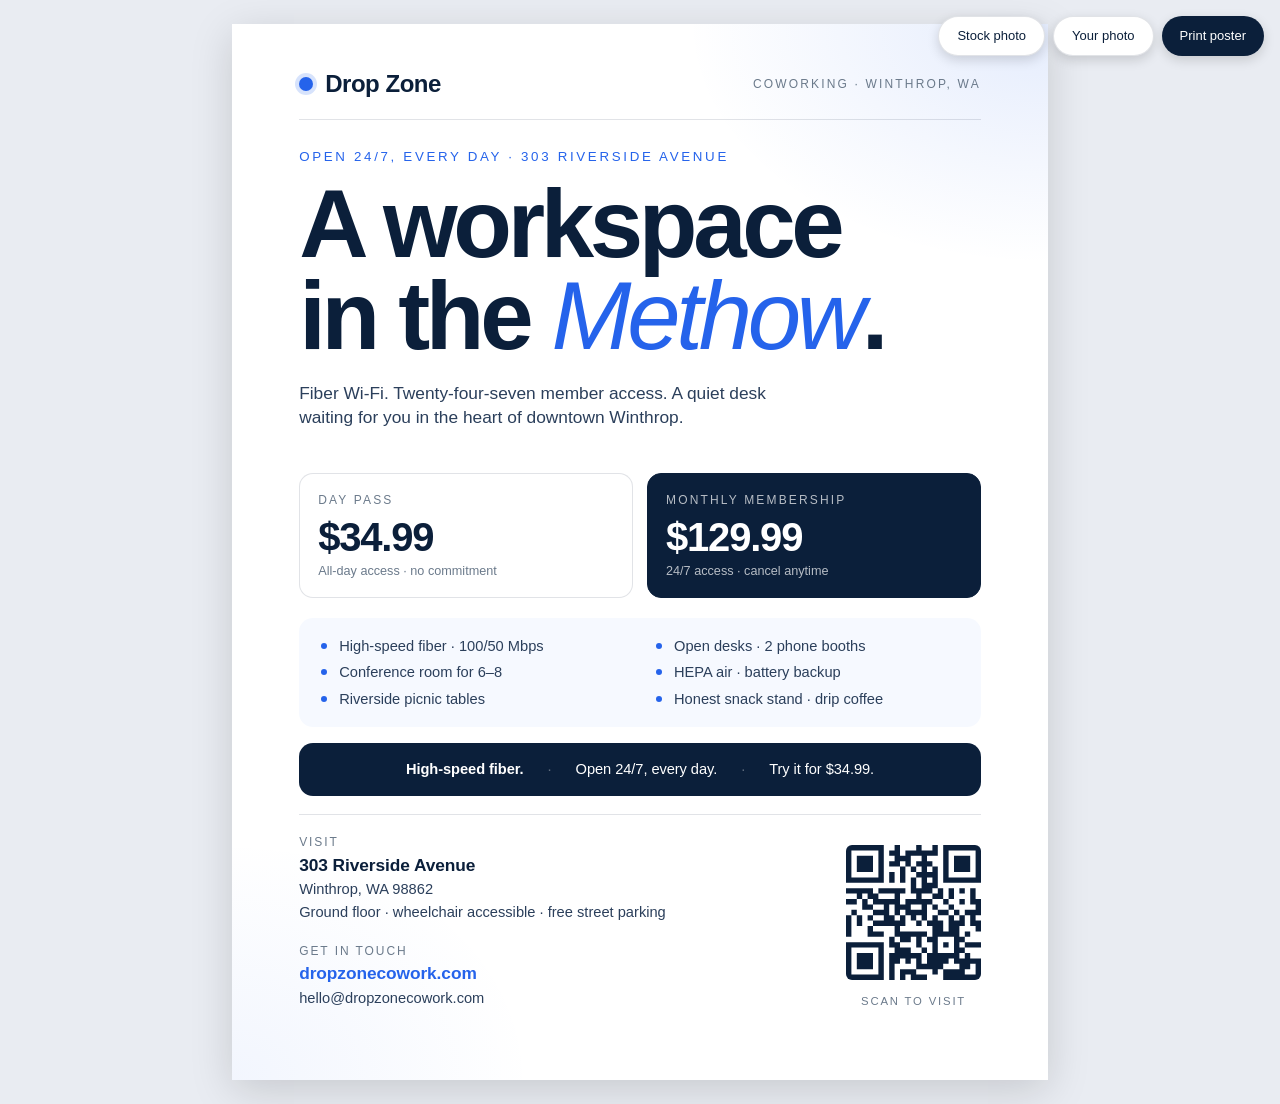
==== poster/index.html @ acb949f1 "Poster: surface "Open 24/7, every day" - Eyebrow on all three posters: "Now open · 303 Riverside Ave" ====
<!DOCTYPE html>
<html lang="en">
<head>
    <meta charset="UTF-8">
    <title>Drop Zone — Poster</title>
    <link rel="preconnect" href="https://rsms.me/">
    <link rel="stylesheet" href="https://rsms.me/inter/inter.css">
    <style>
        :root {
            --ink: #0b1f3a;
            --ink-2: #2b3f5b;
            --ink-3: #6b7a8b;
            --accent: #2563eb;
            --accent-soft: #dbe7ff;
            --line: rgba(11,31,58,0.12);
            --paper: #ffffff;
        }

        @page {
            size: letter portrait;
            margin: 0;
        }

        * { box-sizing: border-box; -webkit-print-color-adjust: exact; print-color-adjust: exact; }

        html, body { margin: 0; padding: 0; background: #e9ecf2; }
        body {
            font-family: 'Inter', -apple-system, BlinkMacSystemFont, sans-serif;
            color: var(--ink);
            line-height: 1.4;
            -webkit-font-smoothing: antialiased;
            display: flex;
            justify-content: center;
            padding: 24px;
        }
        @supports (font-variation-settings: normal) {
            body { font-family: 'Inter var', -apple-system, BlinkMacSystemFont, sans-serif; }
        }

        .poster {
            width: 8.5in;
            height: 11in;
            background: var(--paper);
            box-shadow: 0 10px 40px rgba(0,0,0,0.15);
            padding: 0.45in 0.7in 0.45in;
            display: flex;
            flex-direction: column;
            position: relative;
            overflow: hidden;
        }

        /* Decorative blue gradient corner */
        .poster::before {
            content: '';
            position: absolute;
            inset: 0;
            background:
                radial-gradient(ellipse 600px 400px at 100% 0%, rgba(37,99,235,0.12), transparent 60%),
                radial-gradient(ellipse 500px 400px at 0% 100%, rgba(37,99,235,0.06), transparent 60%);
            pointer-events: none;
            z-index: 0;
        }

        .poster > * { position: relative; z-index: 1; }

        /* Header */
        .header {
            display: flex;
            justify-content: space-between;
            align-items: center;
            padding-bottom: 18px;
            border-bottom: 1px solid var(--line);
        }
        .brand {
            display: inline-flex;
            align-items: center;
            gap: 12px;
            font-size: 18pt;
            font-weight: 600;
            letter-spacing: -0.02em;
        }
        .brand-dot {
            width: 14px;
            height: 14px;
            border-radius: 999px;
            background: var(--accent);
            box-shadow: 0 0 0 4px rgba(37,99,235,0.18);
        }
        .header-meta {
            font-size: 9pt;
            font-weight: 500;
            color: var(--ink-3);
            text-transform: uppercase;
            letter-spacing: 0.18em;
            text-align: right;
        }

        /* Headline */
        .headline-block { padding: 28px 0 20px; }
        .eyebrow {
            font-size: 10pt;
            font-weight: 500;
            color: var(--accent);
            text-transform: uppercase;
            letter-spacing: 0.2em;
            margin: 0 0 12px;
        }
        .headline {
            font-size: 72pt;
            font-weight: 600;
            line-height: 0.95;
            letter-spacing: -0.045em;
            margin: 0;
            color: var(--ink);
        }
        .headline em {
            font-style: italic;
            color: var(--accent);
            font-weight: 500;
        }
        .sub {
            font-size: 13pt;
            color: var(--ink-2);
            margin: 20px 0 0;
            max-width: 28em;
            line-height: 1.4;
            font-weight: 400;
        }

        /* Price band */
        .prices {
            display: grid;
            grid-template-columns: 1fr 1fr;
            gap: 14px;
            margin: 24px 0 20px;
        }
        .price {
            border: 1px solid var(--line);
            border-radius: 14px;
            padding: 18px 18px 16px;
            background: var(--paper);
        }
        .price.featured {
            background: var(--ink);
            color: #fff;
            border-color: var(--ink);
        }
        .price-key {
            font-size: 9pt;
            font-weight: 500;
            text-transform: uppercase;
            letter-spacing: 0.18em;
            color: var(--ink-3);
            margin: 0 0 8px;
        }
        .price.featured .price-key { color: rgba(255,255,255,0.7); }
        .price-num {
            font-size: 30pt;
            font-weight: 600;
            letter-spacing: -0.03em;
            line-height: 1;
            margin: 0;
            color: var(--ink);
        }
        .price.featured .price-num { color: #fff; }
        .price-meta {
            font-size: 9.5pt;
            color: var(--ink-3);
            margin: 6px 0 0;
        }
        .price.featured .price-meta { color: rgba(255,255,255,0.7); }
        .price-meta strong { color: var(--ink); font-weight: 500; }
        .price.featured .price-meta strong { color: #fff; }

        /* Features */
        .features {
            display: grid;
            grid-template-columns: 1fr 1fr;
            gap: 6px 32px;
            margin: 0 0 16px;
            padding: 18px 22px;
            background: rgba(37,99,235,0.04);
            border-radius: 14px;
        }

        /* Highlight strip — fills the gap between features and footer */
        .highlight {
            display: flex;
            align-items: center;
            justify-content: center;
            gap: 24px;
            background: var(--ink);
            color: #fff;
            border-radius: 14px;
            padding: 16px 22px;
            margin: 0 0 18px;
            font-size: 11pt;
            font-weight: 500;
            letter-spacing: -0.005em;
            text-align: center;
        }
        .highlight .sep { color: rgba(255,255,255,0.35); font-weight: 300; }
        .highlight strong { font-weight: 600; }
        .features li {
            list-style: none;
            font-size: 11pt;
            color: var(--ink-2);
            padding-left: 18px;
            position: relative;
            line-height: 1.4;
        }
        .features li::before {
            content: '';
            position: absolute;
            left: 0;
            top: 7px;
            width: 6px;
            height: 6px;
            border-radius: 999px;
            background: var(--accent);
        }
        .features ul {
            list-style: none;
            padding: 0;
            margin: 0;
            display: contents;
        }

        /* Footer block */
        .footer {
            display: grid;
            grid-template-columns: 1fr auto;
            gap: 32px;
            align-items: end;
            padding-top: 18px;
            border-top: 1px solid var(--line);
        }
        .footer-text { font-size: 11pt; color: var(--ink-2); line-height: 1.55; }
        .footer-h {
            font-size: 9pt;
            font-weight: 500;
            color: var(--ink-3);
            text-transform: uppercase;
            letter-spacing: 0.16em;
            margin: 0 0 8px;
        }
        .footer-row { margin-bottom: 18px; }
        .footer-row:last-child { margin-bottom: 0; }
        .footer-row p { margin: 0; }
        .footer-row strong {
            font-weight: 600;
            color: var(--ink);
            font-size: 13pt;
            letter-spacing: -0.005em;
        }
        .footer-row .accent { color: var(--accent); }

        .qr {
            text-align: center;
        }
        .qr-img {
            width: 1.4in;
            height: 1.4in;
            border-radius: 6px;
        }
        .qr-caption {
            font-size: 8.5pt;
            font-weight: 500;
            color: var(--ink-3);
            text-transform: uppercase;
            letter-spacing: 0.16em;
            margin: 8px 0 0;
        }

        /* Print controls (screen only) */
        .print-bar {
            position: fixed;
            top: 16px;
            right: 16px;
            display: flex;
            gap: 8px;
            z-index: 100;
        }
        .print-bar a { text-decoration: none; }
        .print-bar button {
            background: var(--ink);
            color: #fff;
            border: none;
            padding: 10px 18px;
            border-radius: 999px;
            font: inherit;
            font-size: 13px;
            font-weight: 500;
            cursor: pointer;
            box-shadow: 0 4px 12px rgba(0,0,0,0.15);
        }
        .print-bar a button { background: #fff; color: var(--ink); border: 1px solid var(--line); }
        .print-bar a button:hover { background: var(--ink); color: #fff; border-color: var(--ink); }
        .print-bar button:hover { background: var(--accent); }

        @media print {
            body { background: #fff; padding: 0; display: block; }
            .poster {
                width: 8.5in;
                height: 11in;
                box-shadow: none;
                page-break-after: always;
            }
            .print-bar { display: none; }
        }
    </style>
</head>
<body>

    <div class="print-bar">
        <a href="photo.html"><button>Stock photo</button></a>
        <a href="template.html"><button>Your photo</button></a>
        <button onclick="window.print()">Print poster</button>
    </div>

    <div class="poster">

        <header class="header">
            <span class="brand">
                <span class="brand-dot"></span>
                Drop&nbsp;Zone
            </span>
            <span class="header-meta">Coworking · Winthrop, WA</span>
        </header>

        <div class="headline-block">
            <p class="eyebrow">Open 24/7, every day · 303 Riverside Avenue</p>
            <h1 class="headline">A workspace<br/>in the <em>Methow</em>.</h1>
            <p class="sub">Fiber Wi‑Fi. Twenty‑four‑seven member access. A quiet desk waiting for you in the heart of downtown Winthrop.</p>
        </div>

        <div class="prices">
            <div class="price">
                <p class="price-key">Day Pass</p>
                <p class="price-num">$34.99</p>
                <p class="price-meta">All‑day access · no commitment</p>
            </div>
            <div class="price featured">
                <p class="price-key">Monthly Membership</p>
                <p class="price-num">$129.99</p>
                <p class="price-meta">24/7 access · cancel anytime</p>
            </div>
        </div>

        <ul class="features">
            <li>High‑speed fiber · 100/50 Mbps</li>
            <li>Open desks · 2 phone booths</li>
            <li>Conference room for 6–8</li>
            <li>HEPA air · battery backup</li>
            <li>Riverside picnic tables</li>
            <li>Honest snack stand · drip coffee</li>
        </ul>

        <p class="highlight">
            <span><strong>High‑speed fiber.</strong></span>
            <span class="sep">·</span>
            <span>Open 24/7, every day.</span>
            <span class="sep">·</span>
            <span>Try it for $34.99.</span>
        </p>

        <footer class="footer">
            <div class="footer-text">
                <div class="footer-row">
                    <p class="footer-h">Visit</p>
                    <p><strong>303 Riverside Avenue</strong><br/>Winthrop, WA 98862<br/>Ground floor · wheelchair accessible · free street parking</p>
                </div>
                <div class="footer-row">
                    <p class="footer-h">Get in touch</p>
                    <p><strong class="accent">dropzonecowork.com</strong><br/>hello@dropzonecowork.com</p>
                </div>
            </div>
            <div class="qr">
                <img src="qr.svg" alt="Scan to visit dropzonecowork.com" class="qr-img" />
                <p class="qr-caption">Scan to visit</p>
            </div>
        </footer>

    </div>

</body>
</html>
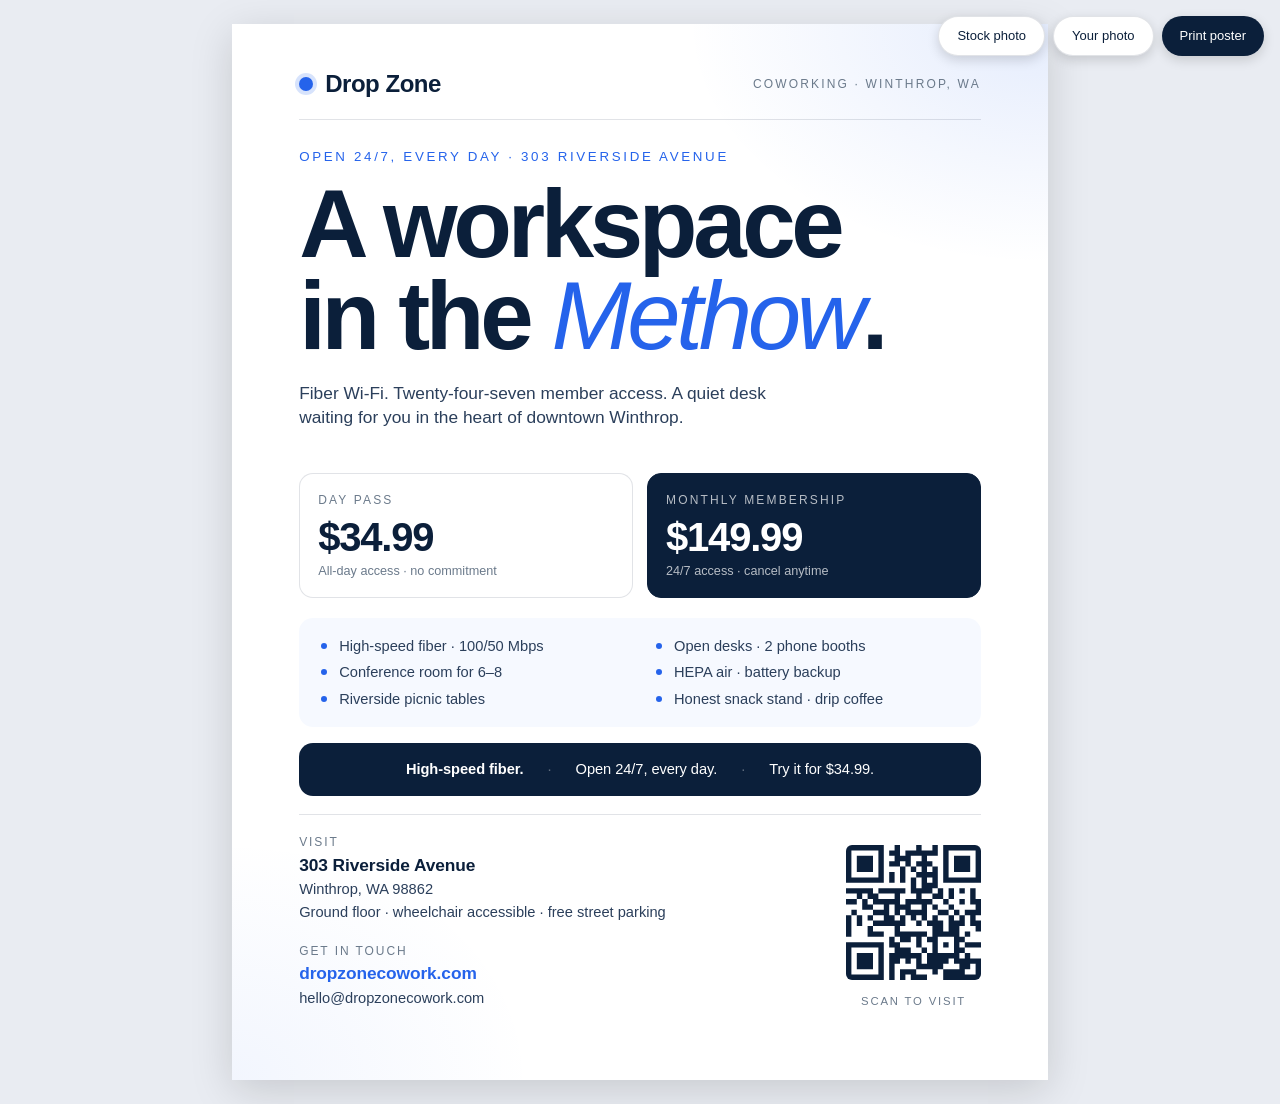
==== commit 08312596: "Pricing update: $149.99/$249.99/$19.99 - Individual monthly: $129.99 → $149.99 (yearly $1,299 → $1,4" ====
--- a/poster/index.html
+++ b/poster/index.html
@@ -342,7 +342,7 @@
             </div>
             <div class="price featured">
                 <p class="price-key">Monthly Membership</p>
-                <p class="price-num">$129.99</p>
+                <p class="price-num">$149.99</p>
                 <p class="price-meta">24/7 access · cancel anytime</p>
             </div>
         </div>
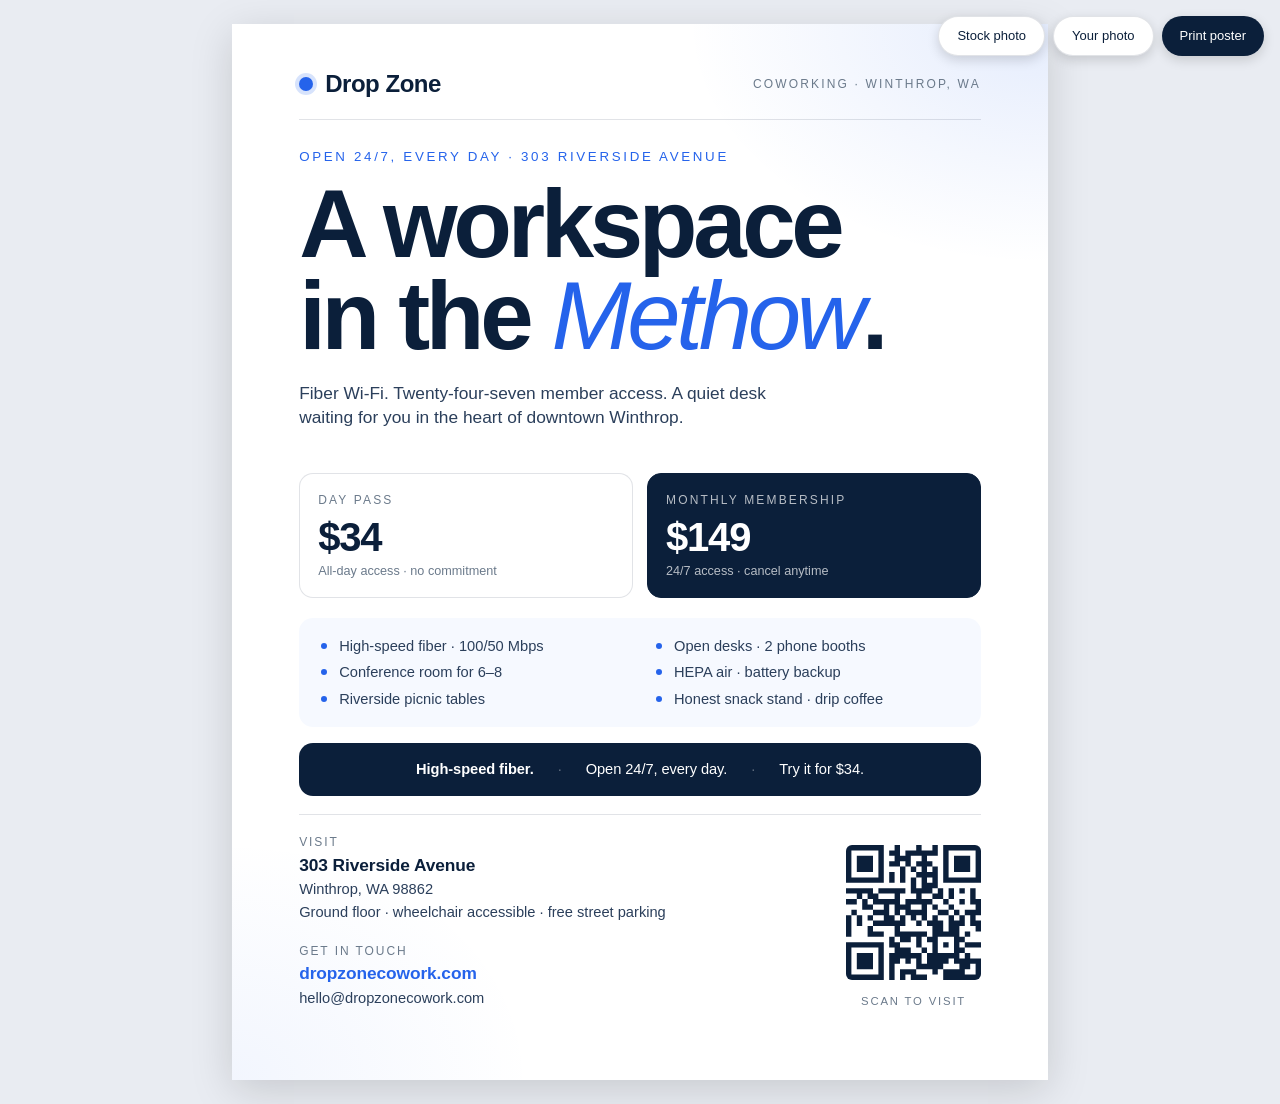
==== commit ef30dcf7: "Drop the .99 from all prices (whole-dollar pricing) $34.99→$34, $149.99→$149, $249.99→$249, $124.99→" ====
--- a/poster/index.html
+++ b/poster/index.html
@@ -337,12 +337,12 @@
         <div class="prices">
             <div class="price">
                 <p class="price-key">Day Pass</p>
-                <p class="price-num">$34.99</p>
+                <p class="price-num">$34</p>
                 <p class="price-meta">All‑day access · no commitment</p>
             </div>
             <div class="price featured">
                 <p class="price-key">Monthly Membership</p>
-                <p class="price-num">$149.99</p>
+                <p class="price-num">$149</p>
                 <p class="price-meta">24/7 access · cancel anytime</p>
             </div>
         </div>
@@ -361,7 +361,7 @@
             <span class="sep">·</span>
             <span>Open 24/7, every day.</span>
             <span class="sep">·</span>
-            <span>Try it for $34.99.</span>
+            <span>Try it for $34.</span>
         </p>
 
         <footer class="footer">
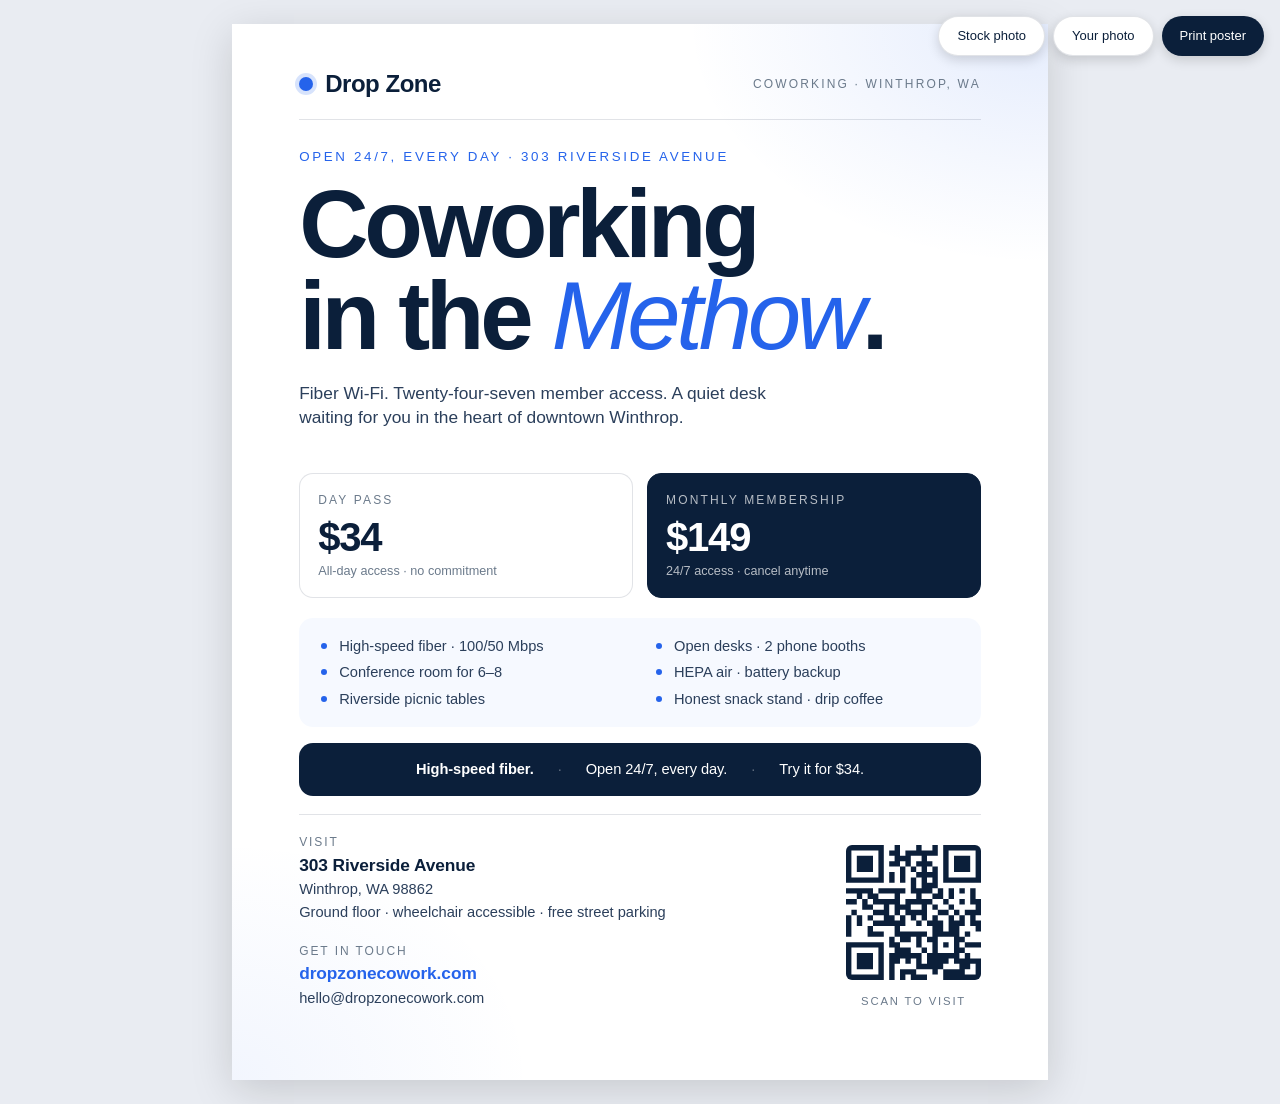
==== commit fcf10652: "Poster: headline now reads 'Coworking in the Methow.' Co-Authored-By: Claude Opus 4.8 (1M context) <" ====
--- a/poster/index.html
+++ b/poster/index.html
@@ -330,7 +330,7 @@
 
         <div class="headline-block">
             <p class="eyebrow">Open 24/7, every day · 303 Riverside Avenue</p>
-            <h1 class="headline">A workspace<br/>in the <em>Methow</em>.</h1>
+            <h1 class="headline">Coworking<br/>in the <em>Methow</em>.</h1>
             <p class="sub">Fiber Wi‑Fi. Twenty‑four‑seven member access. A quiet desk waiting for you in the heart of downtown Winthrop.</p>
         </div>
 
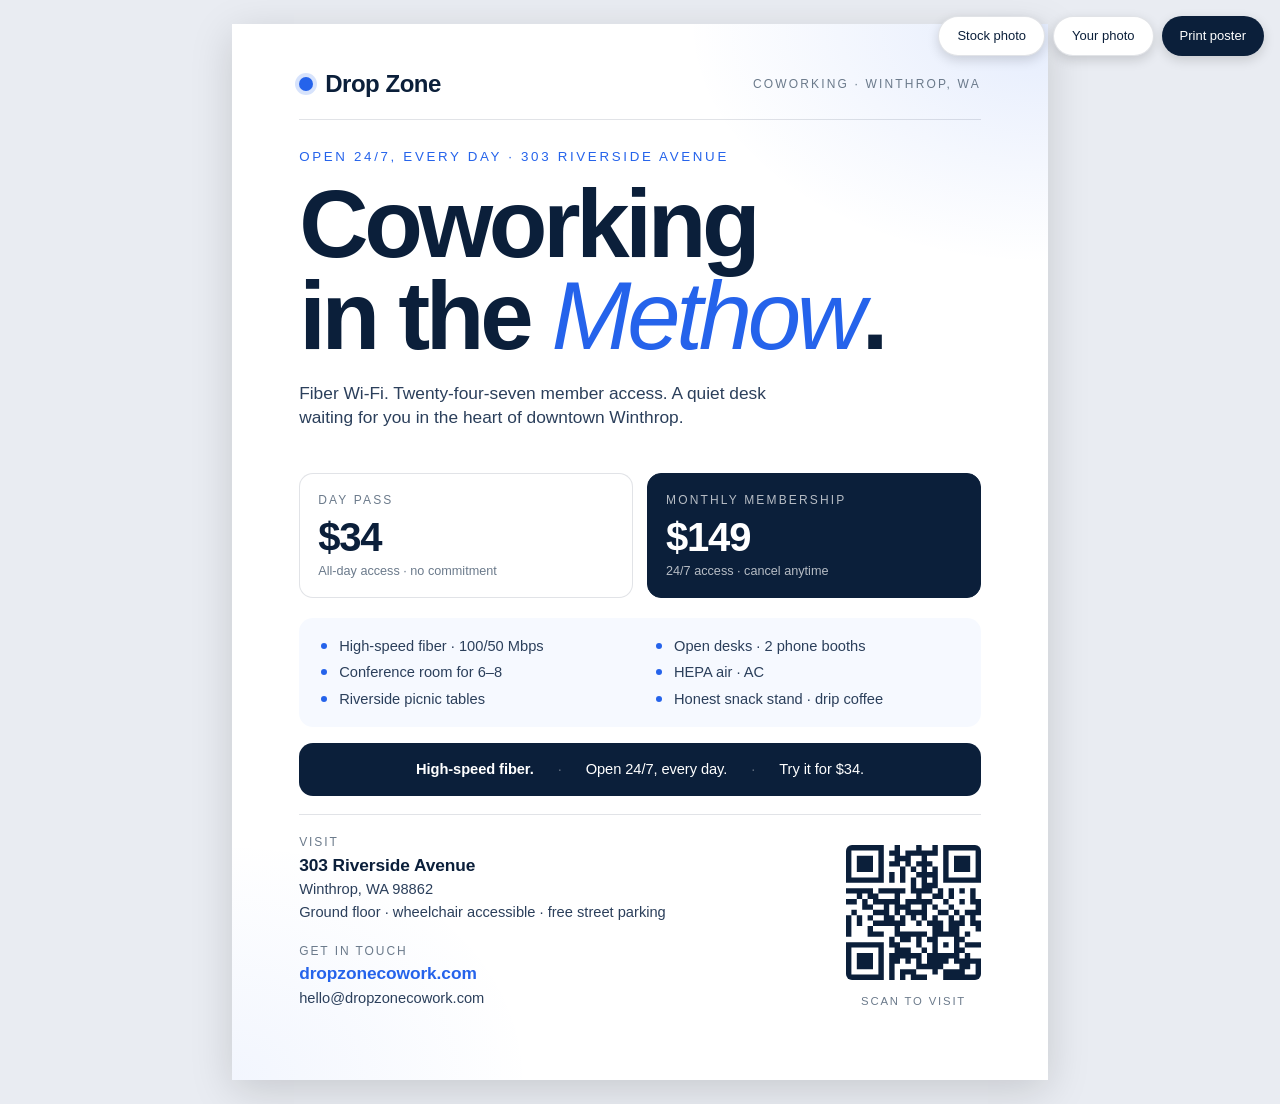
==== commit 0bb27224: "Poster: swap battery backup for AC in feature list Co-Authored-By: Claude Opus 4.8 (1M context) <nor" ====
--- a/poster/index.html
+++ b/poster/index.html
@@ -351,7 +351,7 @@
             <li>High‑speed fiber · 100/50 Mbps</li>
             <li>Open desks · 2 phone booths</li>
             <li>Conference room for 6–8</li>
-            <li>HEPA air · battery backup</li>
+            <li>HEPA air · AC</li>
             <li>Riverside picnic tables</li>
             <li>Honest snack stand · drip coffee</li>
         </ul>
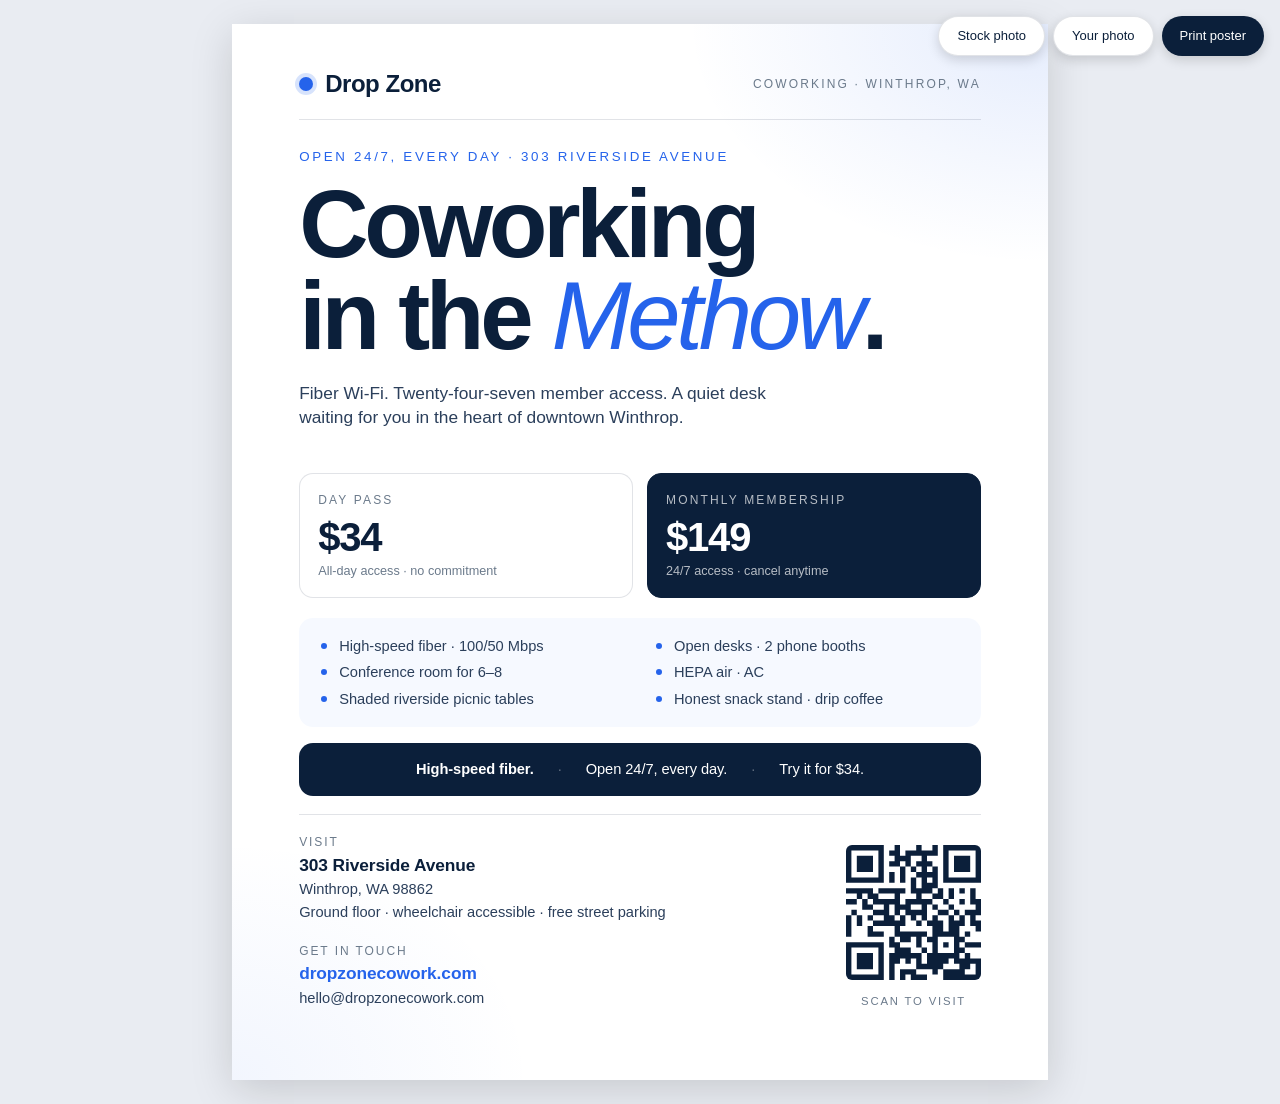
==== commit 71fb36ad: "Poster: note riverside picnic tables are shaded Co-Authored-By: Claude Opus 4.8 (1M context) <norepl" ====
--- a/poster/index.html
+++ b/poster/index.html
@@ -352,7 +352,7 @@
             <li>Open desks · 2 phone booths</li>
             <li>Conference room for 6–8</li>
             <li>HEPA air · AC</li>
-            <li>Riverside picnic tables</li>
+            <li>Shaded riverside picnic tables</li>
             <li>Honest snack stand · drip coffee</li>
         </ul>
 
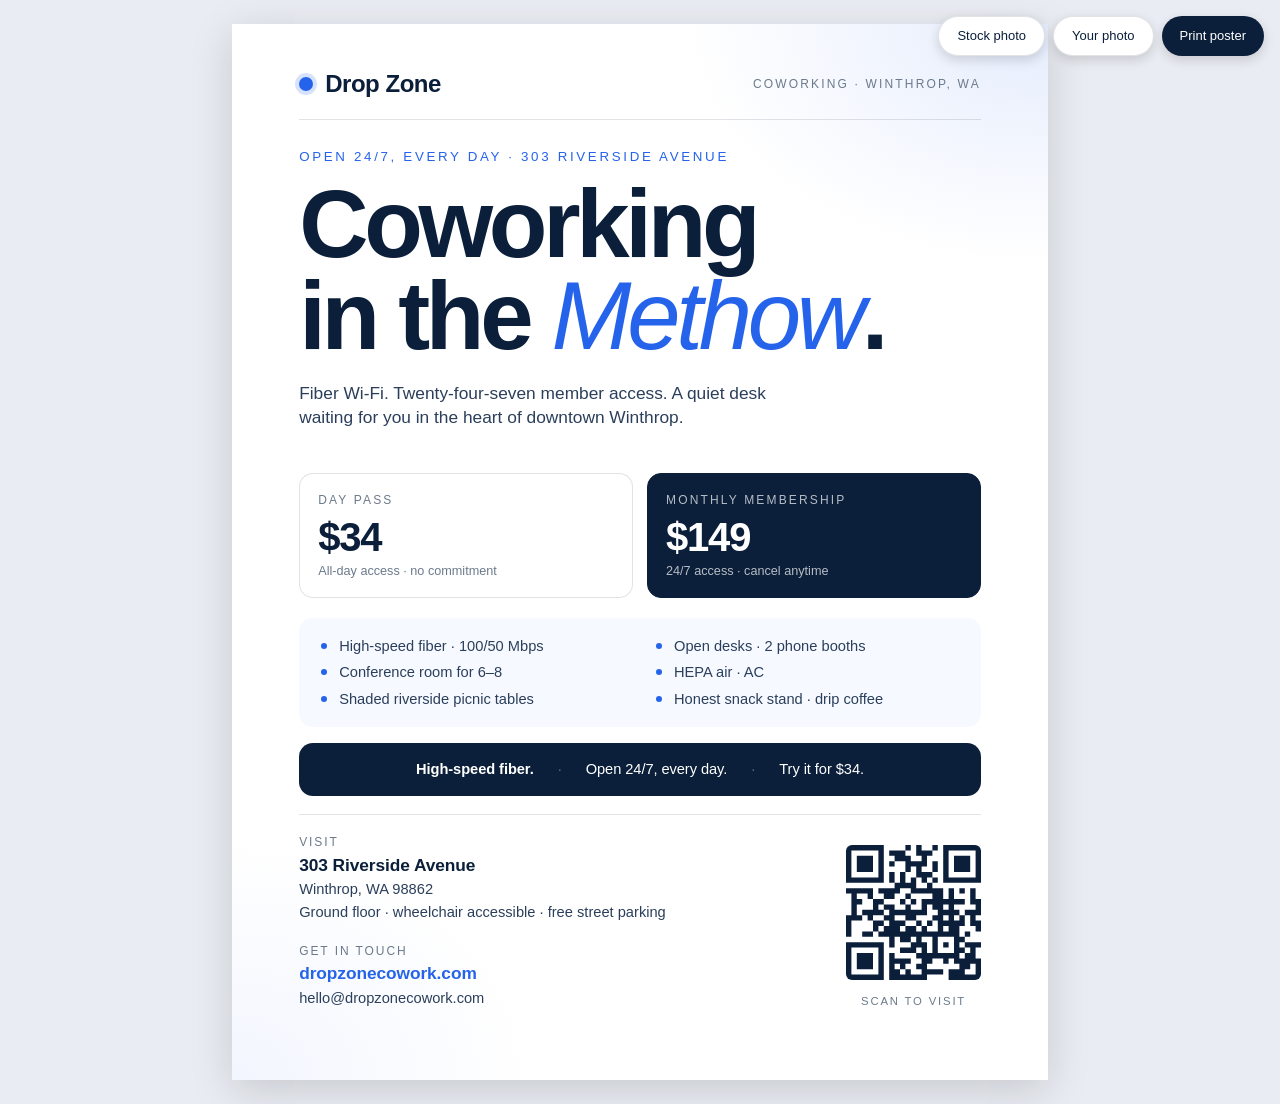
==== commit a2b57153: "Poster QR: point to https://www.dropzonecowork.com (valid cert, fixes impersonation warning) The bar" ====
--- a/poster/index.html
+++ b/poster/index.html
@@ -376,7 +376,7 @@
                 </div>
             </div>
             <div class="qr">
-                <img src="qr.svg" alt="Scan to visit dropzonecowork.com" class="qr-img" />
+                <img src="qr.svg" alt="Scan to visit the Drop Zone website" class="qr-img" />
                 <p class="qr-caption">Scan to visit</p>
             </div>
         </footer>
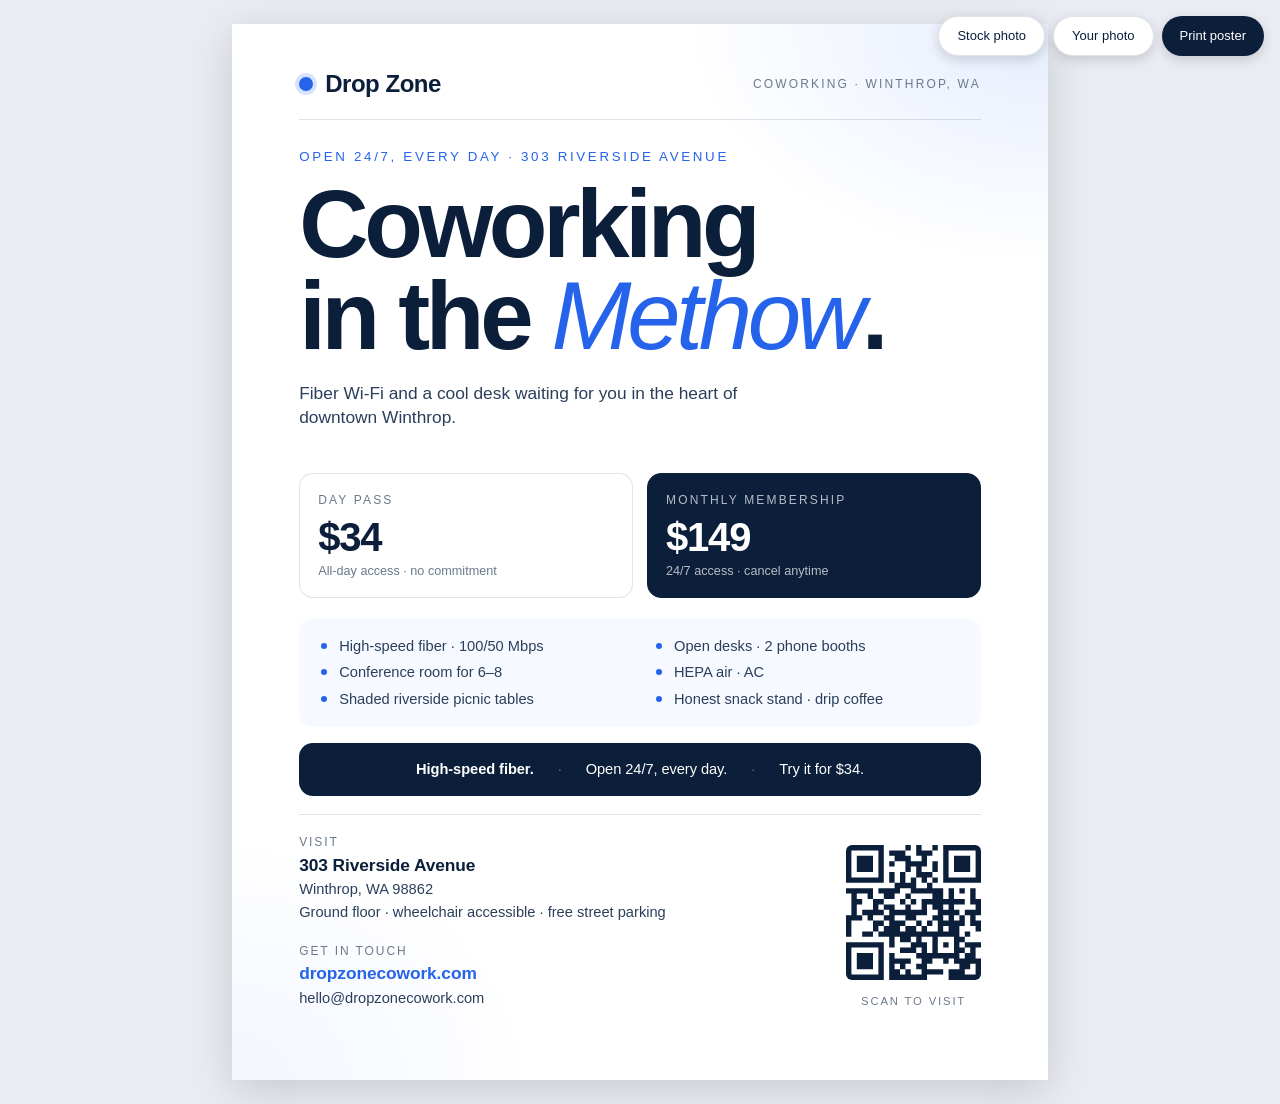
==== commit 6752991b: "Poster: subhead now 'Fiber Wi-Fi and a cool desk' (summer) Co-Authored-By: Claude Opus 4.8 (1M conte" ====
--- a/poster/index.html
+++ b/poster/index.html
@@ -331,7 +331,7 @@
         <div class="headline-block">
             <p class="eyebrow">Open 24/7, every day · 303 Riverside Avenue</p>
             <h1 class="headline">Coworking<br/>in the <em>Methow</em>.</h1>
-            <p class="sub">Fiber Wi‑Fi. Twenty‑four‑seven member access. A quiet desk waiting for you in the heart of downtown Winthrop.</p>
+            <p class="sub">Fiber Wi‑Fi and a cool desk waiting for you in the heart of downtown Winthrop.</p>
         </div>
 
         <div class="prices">
